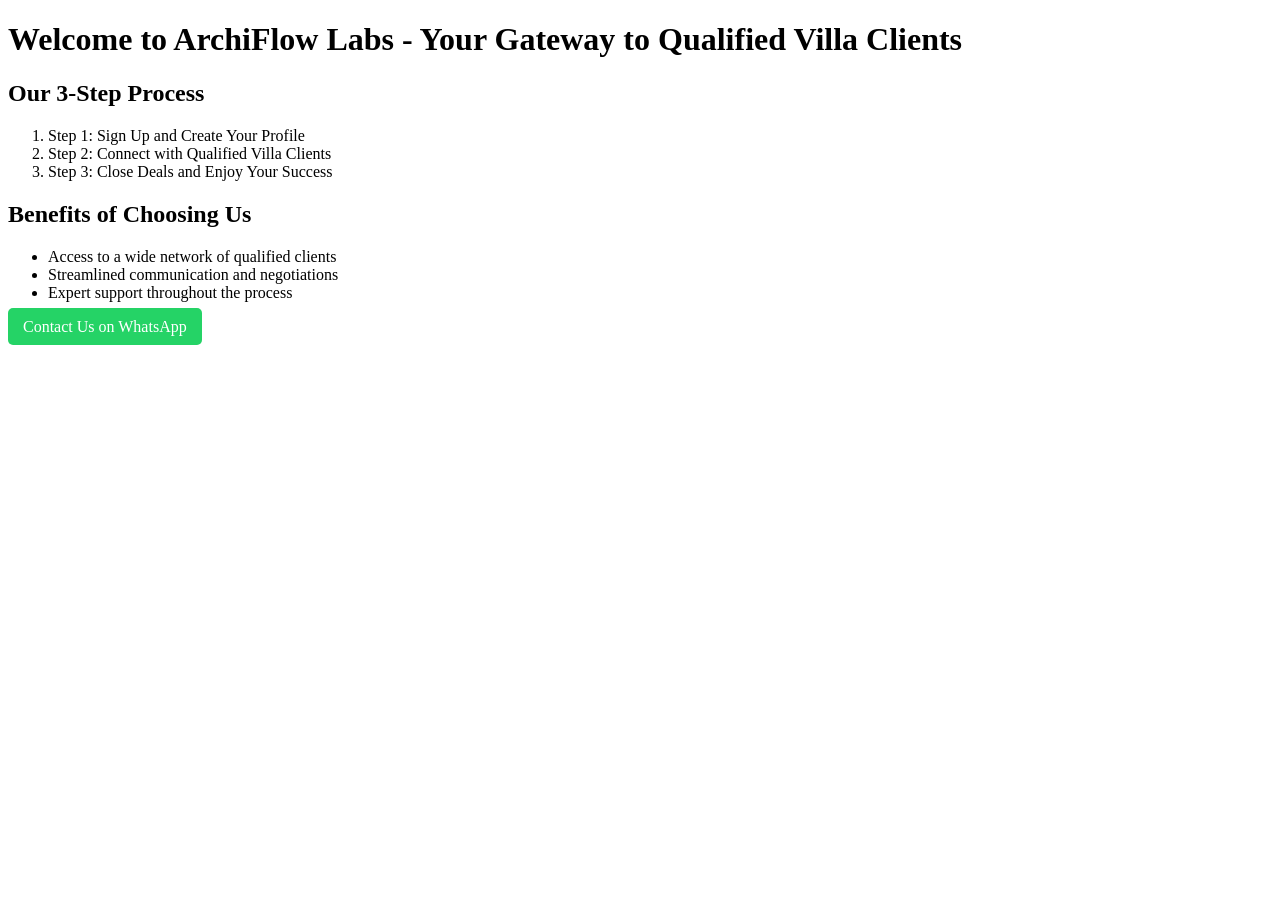
==== index.html @ 69d4663d "Create index.html for ArchiFlow Labs homepage" ====
<!DOCTYPE html>
<html lang="en">
<head>
    <meta charset="UTF-8">
    <meta name="viewport" content="width=device-width, initial-scale=1.0">
    <title>ArchiFlow Labs Homepage</title>
    <link rel="stylesheet" href="styles.css">
</head>
<body>
    <header>
        <h1>Welcome to ArchiFlow Labs - Your Gateway to Qualified Villa Clients</h1>
    </header>
    <section>
        <h2>Our 3-Step Process</h2>
        <ol>
            <li>Step 1: Sign Up and Create Your Profile</li>
            <li>Step 2: Connect with Qualified Villa Clients</li>
            <li>Step 3: Close Deals and Enjoy Your Success</li>
        </ol>
    </section>
    <section>
        <h2>Benefits of Choosing Us</h2>
        <ul>
            <li>Access to a wide network of qualified clients</li>
            <li>Streamlined communication and negotiations</li>
            <li>Expert support throughout the process</li>
        </ul>
    </section>
    <footer>
        <a href="https://wa.me/447440625385" style="background-color: #25D366; color: white; padding: 10px 15px; text-decoration: none; border-radius: 5px;">Contact Us on WhatsApp</a>
    </footer>
</body>
</html>
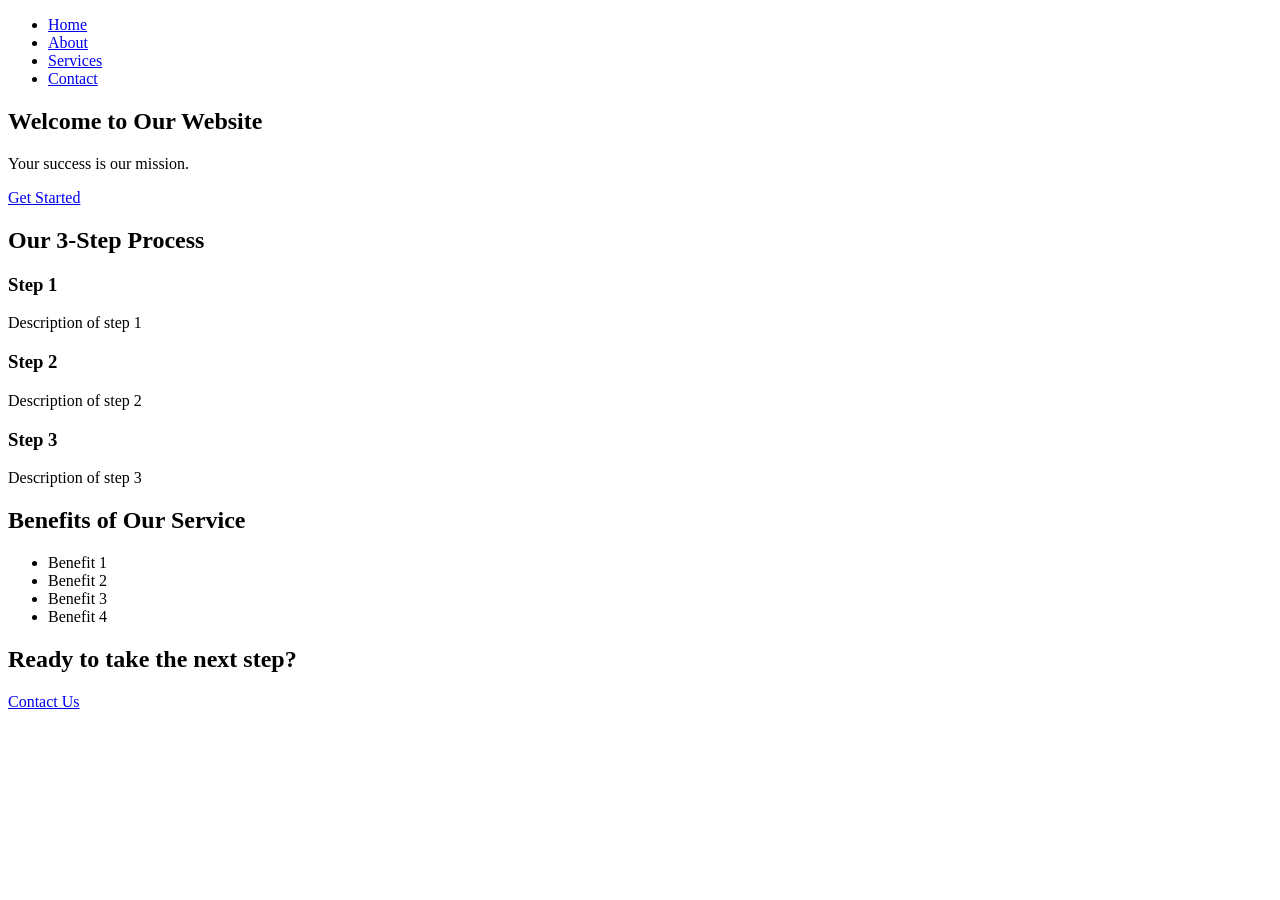
==== commit d9a6c22c: "Updated index.html with a professional design" ====
--- a/index.html
+++ b/index.html
@@ -3,31 +3,56 @@
 <head>
     <meta charset="UTF-8">
     <meta name="viewport" content="width=device-width, initial-scale=1.0">
-    <title>ArchiFlow Labs Homepage</title>
+    <title>Website Title</title>
     <link rel="stylesheet" href="styles.css">
 </head>
 <body>
     <header>
-        <h1>Welcome to ArchiFlow Labs - Your Gateway to Qualified Villa Clients</h1>
+        <nav>
+            <ul>
+                <li><a href="#home">Home</a></li>
+                <li><a href="#about">About</a></li>
+                <li><a href="#services">Services</a></li>
+                <li><a href="#contact">Contact</a></li>
+            </ul>
+        </nav>
     </header>
-    <section>
+    <section id="hero">
+        <h1>Welcome to Our Website</h1>
+        <p>Your success is our mission.</p>
+        <a href="#contact" class="cta-button">Get Started</a>
+    </section>
+    <section id="process">
         <h2>Our 3-Step Process</h2>
-        <ol>
-            <li>Step 1: Sign Up and Create Your Profile</li>
-            <li>Step 2: Connect with Qualified Villa Clients</li>
-            <li>Step 3: Close Deals and Enjoy Your Success</li>
-        </ol>
+        <div class="steps">
+            <div class="step">
+                <h3>Step 1</h3>
+                <p>Description of step 1</p>
+            </div>
+            <div class="step">
+                <h3>Step 2</h3>
+                <p>Description of step 2</p>
+            </div>
+            <div class="step">
+                <h3>Step 3</h3>
+                <p>Description of step 3</p>
+            </div>
+        </div>
     </section>
-    <section>
-        <h2>Benefits of Choosing Us</h2>
+    <section id="benefits">
+        <h2>Benefits of Our Service</h2>
         <ul>
-            <li>Access to a wide network of qualified clients</li>
-            <li>Streamlined communication and negotiations</li>
-            <li>Expert support throughout the process</li>
+            <li>Benefit 1</li>
+            <li>Benefit 2</li>
+            <li>Benefit 3</li>
+            <li>Benefit 4</li>
         </ul>
     </section>
     <footer>
-        <a href="https://wa.me/447440625385" style="background-color: #25D366; color: white; padding: 10px 15px; text-decoration: none; border-radius: 5px;">Contact Us on WhatsApp</a>
+        <section class="cta">
+            <h2>Ready to take the next step?</h2>
+            <a href="#contact" class="cta-button">Contact Us</a>
+        </section>
     </footer>
 </body>
 </html>
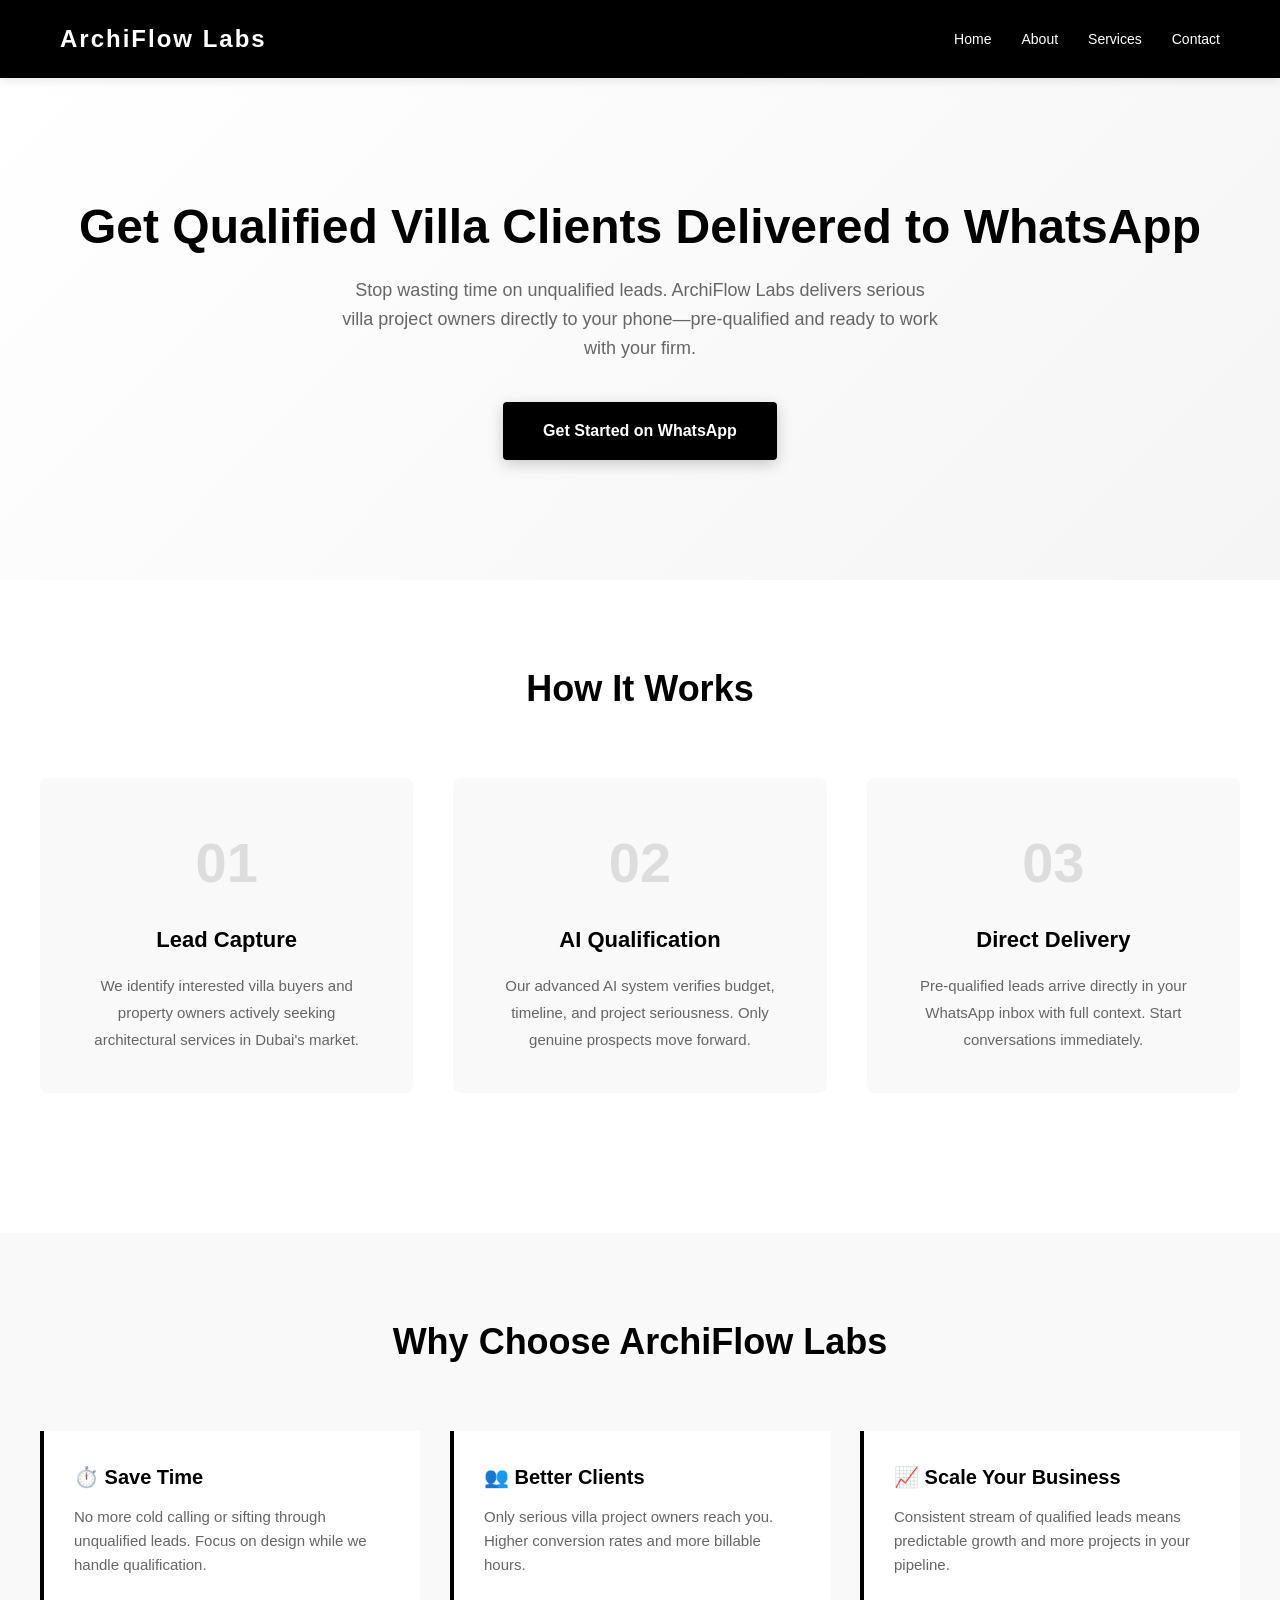
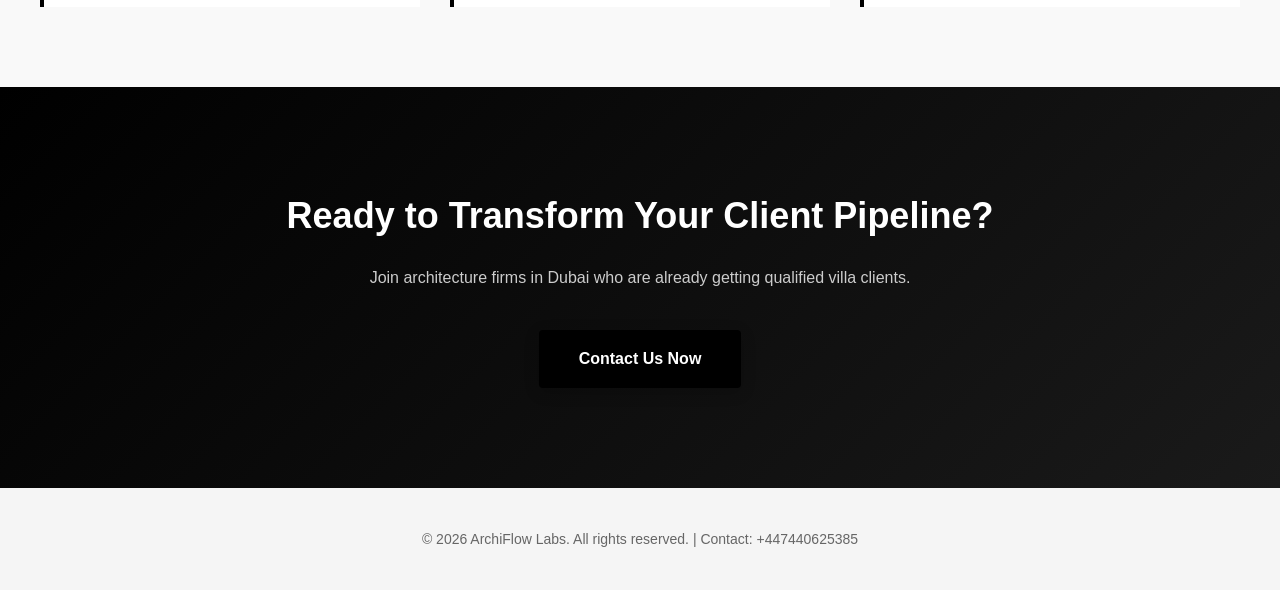
==== commit 117a1522: "Updating index.html file content on 2026-03-23 19:02:37" ====
--- a/index.html
+++ b/index.html
@@ -3,56 +3,300 @@
 <head>
     <meta charset="UTF-8">
     <meta name="viewport" content="width=device-width, initial-scale=1.0">
-    <title>Website Title</title>
-    <link rel="stylesheet" href="styles.css">
+    <title>ArchiFlow Labs - Qualified Villa Clients for Architecture Firms</title>
+    <style>
+        * {
+            margin: 0;
+            padding: 0;
+            box-sizing: border-box;
+        }
+        
+        body {
+            font-family: -apple-system, BlinkMacSystemFont, 'Segoe UI', Roboto, sans-serif;
+            background: #ffffff;
+            color: #1a1a1a;
+            line-height: 1.6;
+        }
+        
+        header {
+            background: #000000;
+            color: #ffffff;
+            padding: 20px 0;
+            position: sticky;
+            top: 0;
+            z-index: 1000;
+            box-shadow: 0 2px 10px rgba(0,0,0,0.1);
+        }
+        
+        .header-container {
+            max-width: 1200px;
+            margin: 0 auto;
+            padding: 0 20px;
+            display: flex;
+            justify-content: space-between;
+            align-items: center;
+        }
+        
+        .logo {
+            font-size: 24px;
+            font-weight: bold;
+            letter-spacing: 2px;
+        }
+        
+        nav {
+            display: flex;
+            gap: 30px;
+        }
+        
+        nav a {
+            color: #ffffff;
+            text-decoration: none;
+            font-size: 14px;
+            font-weight: 500;
+            transition: color 0.3s;
+        }
+        
+        nav a:hover {
+            color: #4a9eff;
+        }
+        
+        .hero {
+            background: linear-gradient(135deg, #ffffff 0%, #f5f5f5 100%);
+            padding: 120px 20px;
+            text-align: center;
+        }
+        
+        .hero h1 {
+            font-size: 48px;
+            font-weight: 700;
+            margin-bottom: 20px;
+            line-height: 1.2;
+            color: #000000;
+        }
+        
+        .hero p {
+            font-size: 18px;
+            color: #666;
+            margin-bottom: 40px;
+            max-width: 600px;
+            margin-left: auto;
+            margin-right: auto;
+        }
+        
+        .cta-button {
+            display: inline-block;
+            background: #000000;
+            color: white;
+            padding: 16px 40px;
+            text-decoration: none;
+            border-radius: 4px;
+            font-weight: 600;
+            font-size: 16px;
+            transition: all 0.3s;
+            box-shadow: 0 4px 15px rgba(0,0,0,0.2);
+            border: none;
+            cursor: pointer;
+        }
+        
+        .cta-button:hover {
+            transform: translateY(-2px);
+            box-shadow: 0 6px 20px rgba(0,0,0,0.3);
+        }
+        
+        .section {
+            padding: 80px 20px;
+        }
+        
+        .section-title {
+            font-size: 36px;
+            font-weight: 700;
+            text-align: center;
+            margin-bottom: 60px;
+            color: #000000;
+        }
+        
+        .process-grid {
+            display: grid;
+            grid-template-columns: repeat(auto-fit, minmax(300px, 1fr));
+            gap: 40px;
+            margin-bottom: 60px;
+            max-width: 1200px;
+            margin-left: auto;
+            margin-right: auto;
+        }
+        
+        .process-card {
+            text-align: center;
+            padding: 40px;
+            background: #f9f9f9;
+            border-radius: 8px;
+            transition: all 0.3s;
+        }
+        
+        .process-card:hover {
+            background: #f0f0f0;
+            transform: translateY(-5px);
+        }
+        
+        .process-number {
+            font-size: 56px;
+            font-weight: 700;
+            color: #ddd;
+            margin-bottom: 15px;
+        }
+        
+        .process-card h3 {
+            font-size: 22px;
+            margin-bottom: 15px;
+            color: #000000;
+        }
+        
+        .process-card p {
+            color: #666;
+            font-size: 15px;
+            line-height: 1.8;
+        }
+        
+        .benefits-grid {
+            display: grid;
+            grid-template-columns: repeat(auto-fit, minmax(280px, 1fr));
+            gap: 30px;
+            max-width: 1200px;
+            margin-left: auto;
+            margin-right: auto;
+        }
+        
+        .benefit-card {
+            padding: 30px;
+            border-left: 4px solid #000000;
+            background: white;
+        }
+        
+        .benefit-card h3 {
+            font-size: 20px;
+            margin-bottom: 12px;
+            color: #000000;
+        }
+        
+        .benefit-card p {
+            color: #666;
+            font-size: 15px;
+        }
+        
+        .dark-section {
+            background: linear-gradient(135deg, #000000 0%, #1a1a1a 100%);
+            color: white;
+            padding: 100px 20px;
+            text-align: center;
+        }
+        
+        .dark-section h2 {
+            font-size: 36px;
+            margin-bottom: 20px;
+        }
+        
+        .dark-section p {
+            font-size: 16px;
+            margin-bottom: 40px;
+            color: #ccc;
+        }
+        
+        footer {
+            background: #f5f5f5;
+            padding: 40px 20px;
+            text-align: center;
+            color: #666;
+            font-size: 14px;
+        }
+        
+        @media (max-width: 768px) {
+            .header-container {
+                flex-direction: column;
+            }
+            
+            nav {
+                margin-top: 20px;
+                flex-direction: column;
+                gap: 15px;
+                align-items: center;
+            }
+            
+            .hero h1 {
+                font-size: 32px;
+            }
+            
+            .section-title {
+                font-size: 28px;
+            }
+        }
+    </style>
 </head>
 <body>
     <header>
-        <nav>
-            <ul>
-                <li><a href="#home">Home</a></li>
-                <li><a href="#about">About</a></li>
-                <li><a href="#services">Services</a></li>
-                <li><a href="#contact">Contact</a></li>
-            </ul>
-        </nav>
+        <div class="header-container">
+            <div class="logo">ArchiFlow Labs</div>
+            <nav>
+                <a href="index.html">Home</a>
+                <a href="about.html">About</a>
+                <a href="services.html">Services</a>
+                <a href="contact.html">Contact</a>
+            </nav>
+        </div>
     </header>
-    <section id="hero">
-        <h1>Welcome to Our Website</h1>
-        <p>Your success is our mission.</p>
-        <a href="#contact" class="cta-button">Get Started</a>
+
+    <section class="hero">
+        <h1>Get Qualified Villa Clients Delivered to WhatsApp</h1>
+        <p>Stop wasting time on unqualified leads. ArchiFlow Labs delivers serious villa project owners directly to your phone—pre-qualified and ready to work with your firm.</p>
+        <a href="https://wa.me/447440625385?text=Hi%20ArchiFlow%20Labs%2C%20I%27m%20interested%20in%20learning%20more%20about%20qualified%20villa%20clients" class="cta-button">Get Started on WhatsApp</a>
     </section>
-    <section id="process">
-        <h2>Our 3-Step Process</h2>
-        <div class="steps">
-            <div class="step">
-                <h3>Step 1</h3>
-                <p>Description of step 1</p>
-            </div>
-            <div class="step">
-                <h3>Step 2</h3>
-                <p>Description of step 2</p>
-            </div>
-            <div class="step">
-                <h3>Step 3</h3>
-                <p>Description of step 3</p>
+
+    <section class="section">
+        <h2 class="section-title">How It Works</h2>
+        <div class="process-grid">
+            <div class="process-card">
+                <div class="process-number">01</div>
+                <h3>Lead Capture</h3>
+                <p>We identify interested villa buyers and property owners actively seeking architectural services in Dubai's market.</p>
+            </div>
+            <div class="process-card">
+                <div class="process-number">02</div>
+                <h3>AI Qualification</h3>
+                <p>Our advanced AI system verifies budget, timeline, and project seriousness. Only genuine prospects move forward.</p>
+            </div>
+            <div class="process-card">
+                <div class="process-number">03</div>
+                <h3>Direct Delivery</h3>
+                <p>Pre-qualified leads arrive directly in your WhatsApp inbox with full context. Start conversations immediately.</p>
             </div>
         </div>
     </section>
-    <section id="benefits">
-        <h2>Benefits of Our Service</h2>
-        <ul>
-            <li>Benefit 1</li>
-            <li>Benefit 2</li>
-            <li>Benefit 3</li>
-            <li>Benefit 4</li>
-        </ul>
+
+    <section class="section" style="background: #f9f9f9;">
+        <h2 class="section-title">Why Choose ArchiFlow Labs</h2>
+        <div class="benefits-grid">
+            <div class="benefit-card">
+                <h3>⏱️ Save Time</h3>
+                <p>No more cold calling or sifting through unqualified leads. Focus on design while we handle qualification.</p>
+            </div>
+            <div class="benefit-card">
+                <h3>👥 Better Clients</h3>
+                <p>Only serious villa project owners reach you. Higher conversion rates and more billable hours.</p>
+            </div>
+            <div class="benefit-card">
+                <h3>📈 Scale Your Business</h3>
+                <p>Consistent stream of qualified leads means predictable growth and more projects in your pipeline.</p>
+            </div>
+        </div>
     </section>
+
+    <section class="dark-section">
+        <h2>Ready to Transform Your Client Pipeline?</h2>
+        <p>Join architecture firms in Dubai who are already getting qualified villa clients.</p>
+        <a href="https://wa.me/447440625385?text=I%27m%20ready%20to%20get%20qualified%20villa%20clients%20for%20my%20architecture%20firm" class="cta-button">Contact Us Now</a>
+    </section>
+
     <footer>
-        <section class="cta">
-            <h2>Ready to take the next step?</h2>
-            <a href="#contact" class="cta-button">Contact Us</a>
-        </section>
+        <p>&copy; 2026 ArchiFlow Labs. All rights reserved. | Contact: +447440625385</p>
     </footer>
 </body>
 </html>
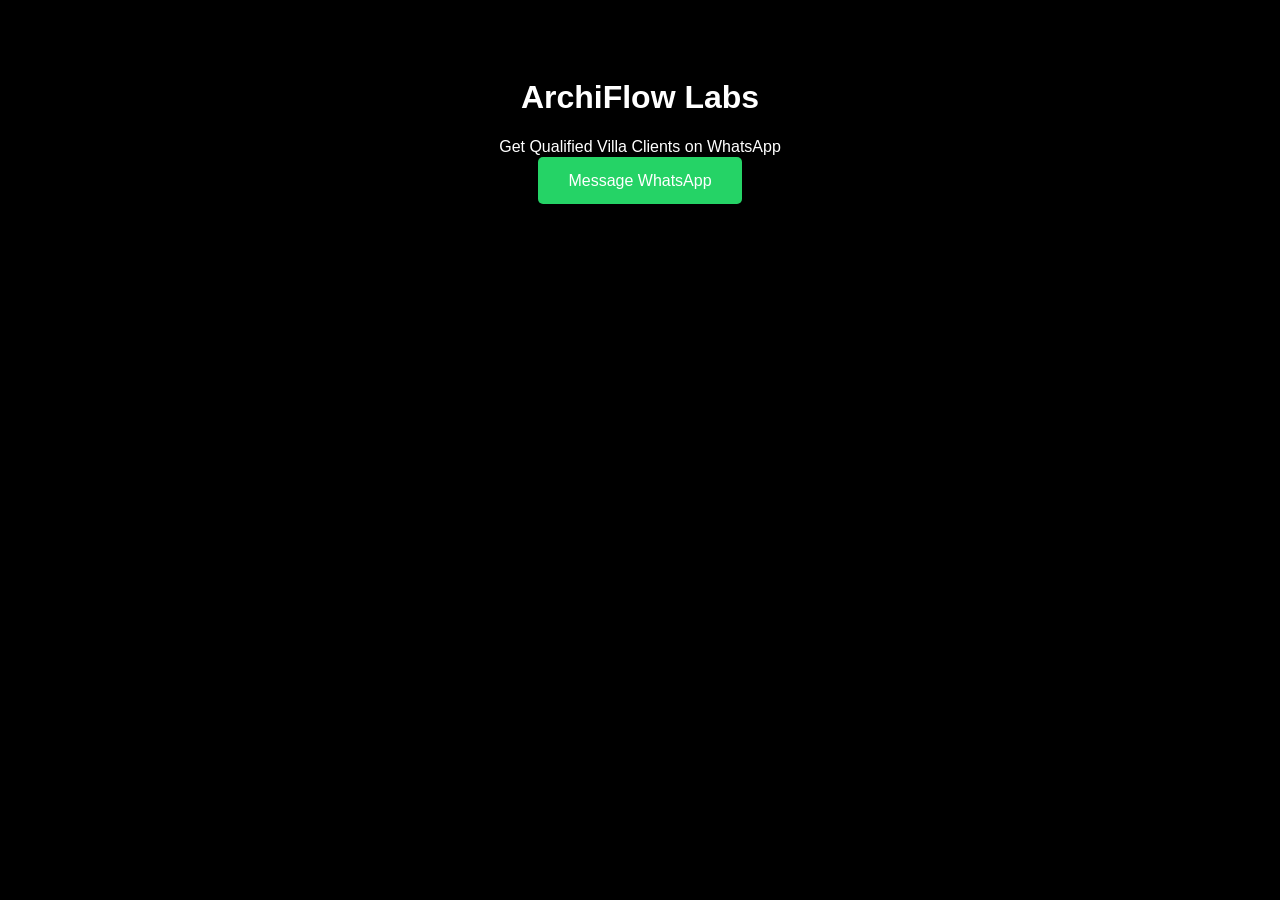
==== commit 1c048dc7: "Revamp index.html for ArchiFlow Labs Updated the HTML structure and styling for ArchiFlow Labs landi" ====
--- a/index.html
+++ b/index.html
@@ -1,302 +1,9 @@
 <!DOCTYPE html>
-<html lang="en">
-<head>
-    <meta charset="UTF-8">
-    <meta name="viewport" content="width=device-width, initial-scale=1.0">
-    <title>ArchiFlow Labs - Qualified Villa Clients for Architecture Firms</title>
-    <style>
-        * {
-            margin: 0;
-            padding: 0;
-            box-sizing: border-box;
-        }
-        
-        body {
-            font-family: -apple-system, BlinkMacSystemFont, 'Segoe UI', Roboto, sans-serif;
-            background: #ffffff;
-            color: #1a1a1a;
-            line-height: 1.6;
-        }
-        
-        header {
-            background: #000000;
-            color: #ffffff;
-            padding: 20px 0;
-            position: sticky;
-            top: 0;
-            z-index: 1000;
-            box-shadow: 0 2px 10px rgba(0,0,0,0.1);
-        }
-        
-        .header-container {
-            max-width: 1200px;
-            margin: 0 auto;
-            padding: 0 20px;
-            display: flex;
-            justify-content: space-between;
-            align-items: center;
-        }
-        
-        .logo {
-            font-size: 24px;
-            font-weight: bold;
-            letter-spacing: 2px;
-        }
-        
-        nav {
-            display: flex;
-            gap: 30px;
-        }
-        
-        nav a {
-            color: #ffffff;
-            text-decoration: none;
-            font-size: 14px;
-            font-weight: 500;
-            transition: color 0.3s;
-        }
-        
-        nav a:hover {
-            color: #4a9eff;
-        }
-        
-        .hero {
-            background: linear-gradient(135deg, #ffffff 0%, #f5f5f5 100%);
-            padding: 120px 20px;
-            text-align: center;
-        }
-        
-        .hero h1 {
-            font-size: 48px;
-            font-weight: 700;
-            margin-bottom: 20px;
-            line-height: 1.2;
-            color: #000000;
-        }
-        
-        .hero p {
-            font-size: 18px;
-            color: #666;
-            margin-bottom: 40px;
-            max-width: 600px;
-            margin-left: auto;
-            margin-right: auto;
-        }
-        
-        .cta-button {
-            display: inline-block;
-            background: #000000;
-            color: white;
-            padding: 16px 40px;
-            text-decoration: none;
-            border-radius: 4px;
-            font-weight: 600;
-            font-size: 16px;
-            transition: all 0.3s;
-            box-shadow: 0 4px 15px rgba(0,0,0,0.2);
-            border: none;
-            cursor: pointer;
-        }
-        
-        .cta-button:hover {
-            transform: translateY(-2px);
-            box-shadow: 0 6px 20px rgba(0,0,0,0.3);
-        }
-        
-        .section {
-            padding: 80px 20px;
-        }
-        
-        .section-title {
-            font-size: 36px;
-            font-weight: 700;
-            text-align: center;
-            margin-bottom: 60px;
-            color: #000000;
-        }
-        
-        .process-grid {
-            display: grid;
-            grid-template-columns: repeat(auto-fit, minmax(300px, 1fr));
-            gap: 40px;
-            margin-bottom: 60px;
-            max-width: 1200px;
-            margin-left: auto;
-            margin-right: auto;
-        }
-        
-        .process-card {
-            text-align: center;
-            padding: 40px;
-            background: #f9f9f9;
-            border-radius: 8px;
-            transition: all 0.3s;
-        }
-        
-        .process-card:hover {
-            background: #f0f0f0;
-            transform: translateY(-5px);
-        }
-        
-        .process-number {
-            font-size: 56px;
-            font-weight: 700;
-            color: #ddd;
-            margin-bottom: 15px;
-        }
-        
-        .process-card h3 {
-            font-size: 22px;
-            margin-bottom: 15px;
-            color: #000000;
-        }
-        
-        .process-card p {
-            color: #666;
-            font-size: 15px;
-            line-height: 1.8;
-        }
-        
-        .benefits-grid {
-            display: grid;
-            grid-template-columns: repeat(auto-fit, minmax(280px, 1fr));
-            gap: 30px;
-            max-width: 1200px;
-            margin-left: auto;
-            margin-right: auto;
-        }
-        
-        .benefit-card {
-            padding: 30px;
-            border-left: 4px solid #000000;
-            background: white;
-        }
-        
-        .benefit-card h3 {
-            font-size: 20px;
-            margin-bottom: 12px;
-            color: #000000;
-        }
-        
-        .benefit-card p {
-            color: #666;
-            font-size: 15px;
-        }
-        
-        .dark-section {
-            background: linear-gradient(135deg, #000000 0%, #1a1a1a 100%);
-            color: white;
-            padding: 100px 20px;
-            text-align: center;
-        }
-        
-        .dark-section h2 {
-            font-size: 36px;
-            margin-bottom: 20px;
-        }
-        
-        .dark-section p {
-            font-size: 16px;
-            margin-bottom: 40px;
-            color: #ccc;
-        }
-        
-        footer {
-            background: #f5f5f5;
-            padding: 40px 20px;
-            text-align: center;
-            color: #666;
-            font-size: 14px;
-        }
-        
-        @media (max-width: 768px) {
-            .header-container {
-                flex-direction: column;
-            }
-            
-            nav {
-                margin-top: 20px;
-                flex-direction: column;
-                gap: 15px;
-                align-items: center;
-            }
-            
-            .hero h1 {
-                font-size: 32px;
-            }
-            
-            .section-title {
-                font-size: 28px;
-            }
-        }
-    </style>
-</head>
-<body>
-    <header>
-        <div class="header-container">
-            <div class="logo">ArchiFlow Labs</div>
-            <nav>
-                <a href="index.html">Home</a>
-                <a href="about.html">About</a>
-                <a href="services.html">Services</a>
-                <a href="contact.html">Contact</a>
-            </nav>
-        </div>
-    </header>
-
-    <section class="hero">
-        <h1>Get Qualified Villa Clients Delivered to WhatsApp</h1>
-        <p>Stop wasting time on unqualified leads. ArchiFlow Labs delivers serious villa project owners directly to your phone—pre-qualified and ready to work with your firm.</p>
-        <a href="https://wa.me/447440625385?text=Hi%20ArchiFlow%20Labs%2C%20I%27m%20interested%20in%20learning%20more%20about%20qualified%20villa%20clients" class="cta-button">Get Started on WhatsApp</a>
-    </section>
-
-    <section class="section">
-        <h2 class="section-title">How It Works</h2>
-        <div class="process-grid">
-            <div class="process-card">
-                <div class="process-number">01</div>
-                <h3>Lead Capture</h3>
-                <p>We identify interested villa buyers and property owners actively seeking architectural services in Dubai's market.</p>
-            </div>
-            <div class="process-card">
-                <div class="process-number">02</div>
-                <h3>AI Qualification</h3>
-                <p>Our advanced AI system verifies budget, timeline, and project seriousness. Only genuine prospects move forward.</p>
-            </div>
-            <div class="process-card">
-                <div class="process-number">03</div>
-                <h3>Direct Delivery</h3>
-                <p>Pre-qualified leads arrive directly in your WhatsApp inbox with full context. Start conversations immediately.</p>
-            </div>
-        </div>
-    </section>
-
-    <section class="section" style="background: #f9f9f9;">
-        <h2 class="section-title">Why Choose ArchiFlow Labs</h2>
-        <div class="benefits-grid">
-            <div class="benefit-card">
-                <h3>⏱️ Save Time</h3>
-                <p>No more cold calling or sifting through unqualified leads. Focus on design while we handle qualification.</p>
-            </div>
-            <div class="benefit-card">
-                <h3>👥 Better Clients</h3>
-                <p>Only serious villa project owners reach you. Higher conversion rates and more billable hours.</p>
-            </div>
-            <div class="benefit-card">
-                <h3>📈 Scale Your Business</h3>
-                <p>Consistent stream of qualified leads means predictable growth and more projects in your pipeline.</p>
-            </div>
-        </div>
-    </section>
-
-    <section class="dark-section">
-        <h2>Ready to Transform Your Client Pipeline?</h2>
-        <p>Join architecture firms in Dubai who are already getting qualified villa clients.</p>
-        <a href="https://wa.me/447440625385?text=I%27m%20ready%20to%20get%20qualified%20villa%20clients%20for%20my%20architecture%20firm" class="cta-button">Contact Us Now</a>
-    </section>
-
-    <footer>
-        <p>&copy; 2026 ArchiFlow Labs. All rights reserved. | Contact: +447440625385</p>
-    </footer>
+<html>
+<head><title>ArchiFlow</title></head>
+<body style="font-family:Arial;background:#000;color:#fff;text-align:center;padding:50px">
+<h1>ArchiFlow Labs</h1>
+<p>Get Qualified Villa Clients on WhatsApp</p>
+<a href="https://wa.me/447440625385" style="background:#25D366;color:white;padding:15px 30px;text-decoration:none;border-radius:5px">Message WhatsApp</a>
 </body>
-</html>+</html>
